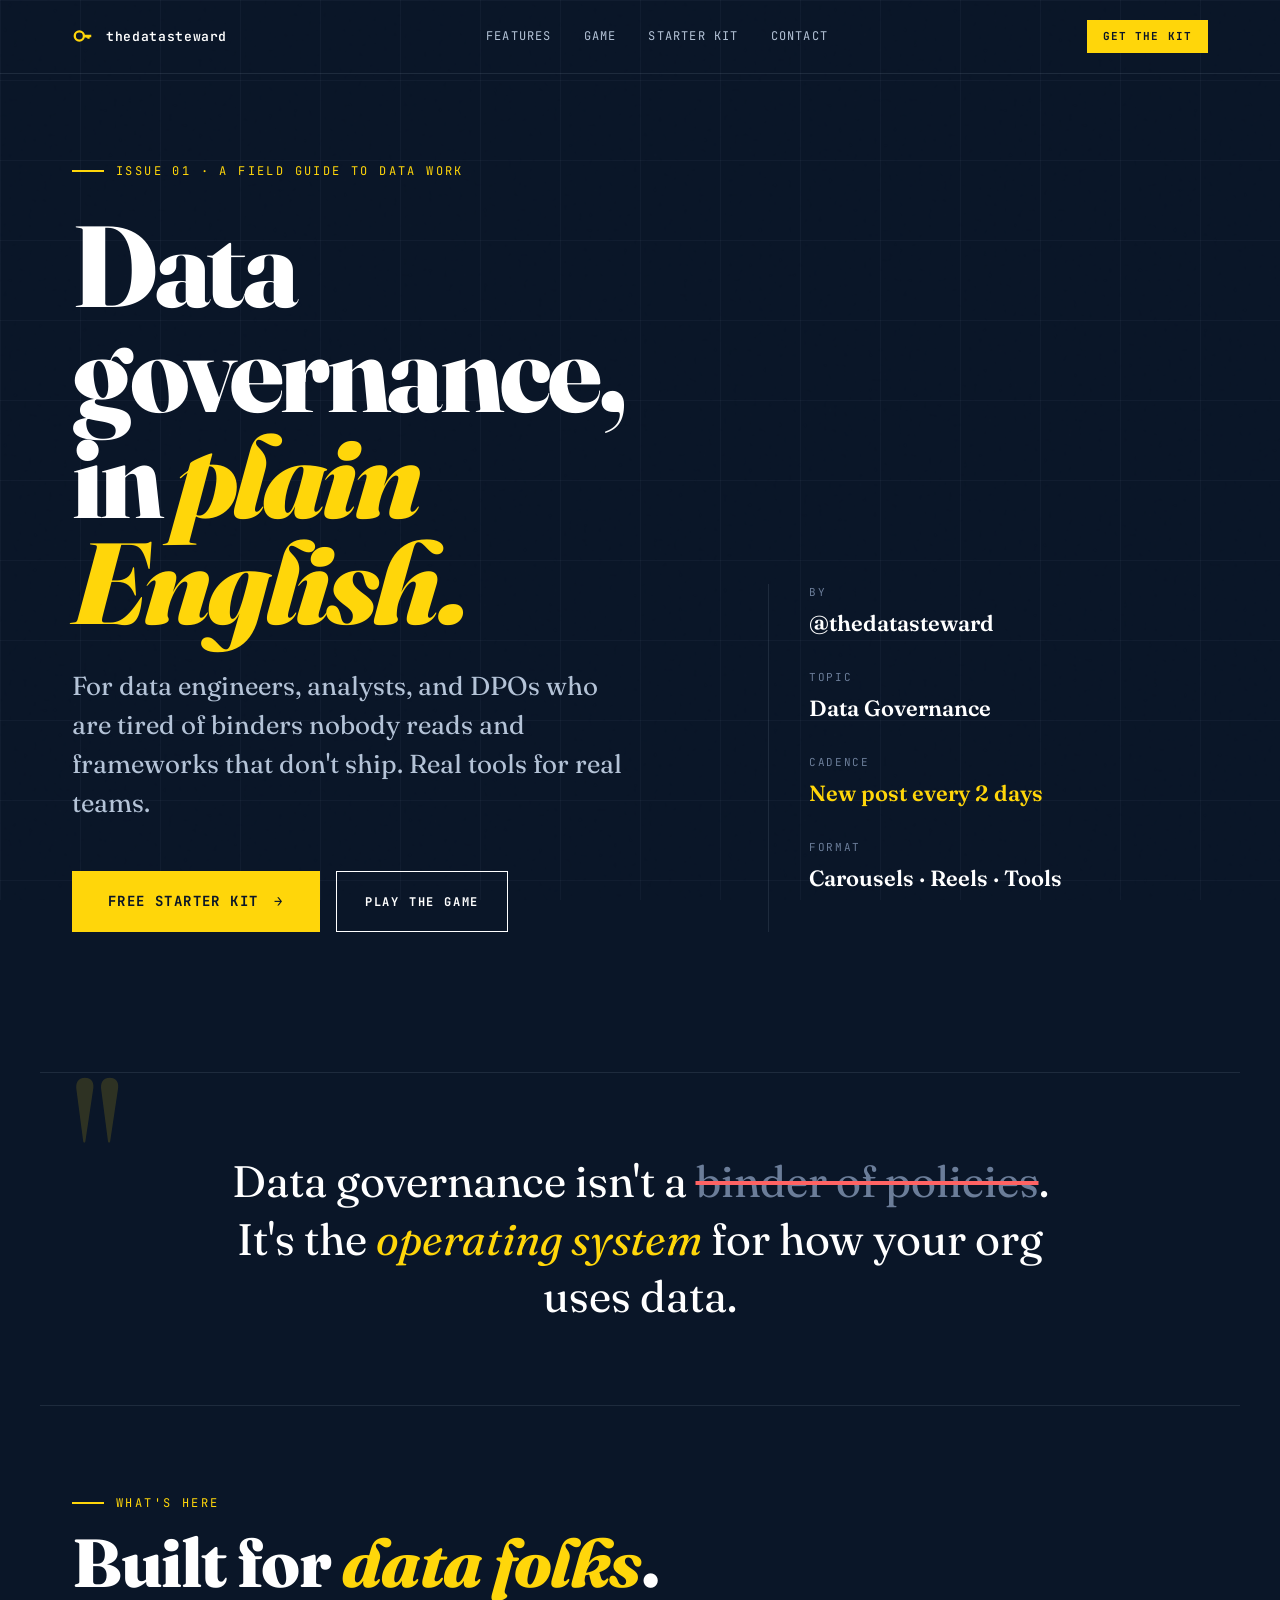
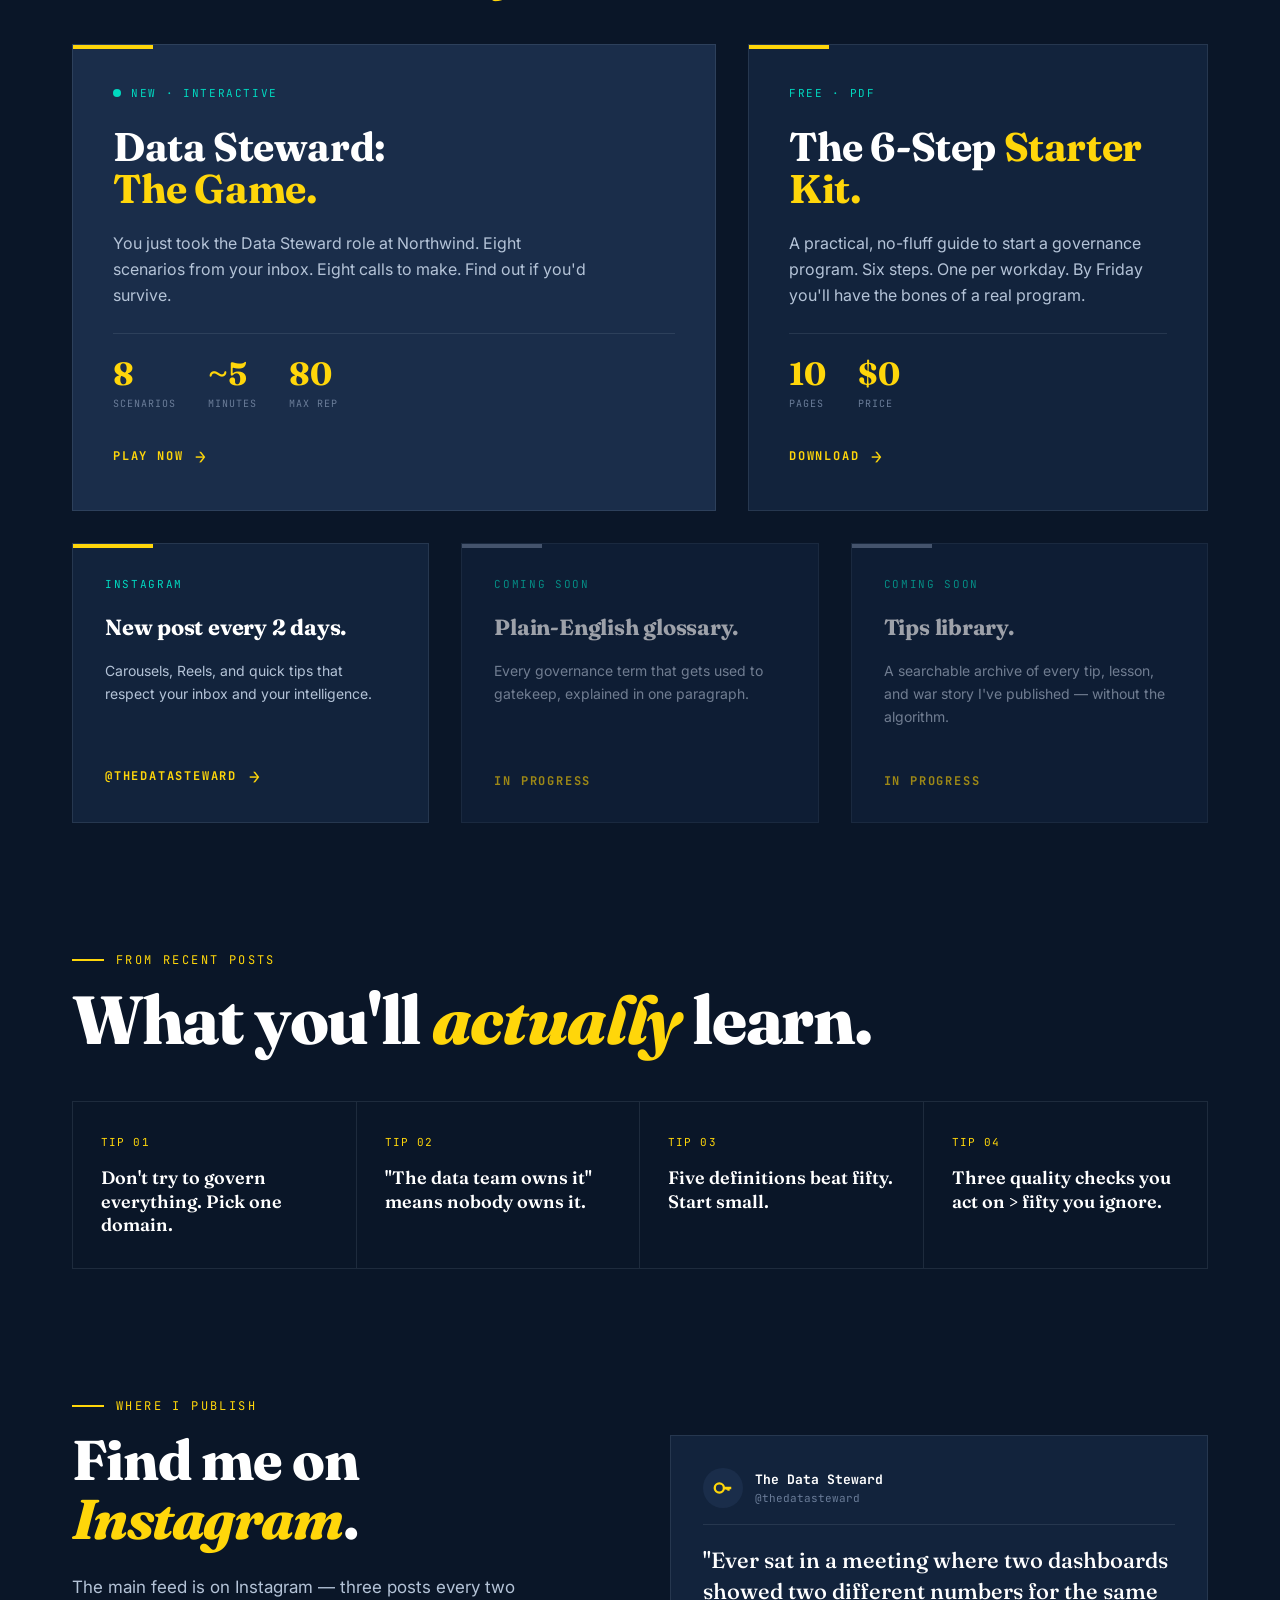
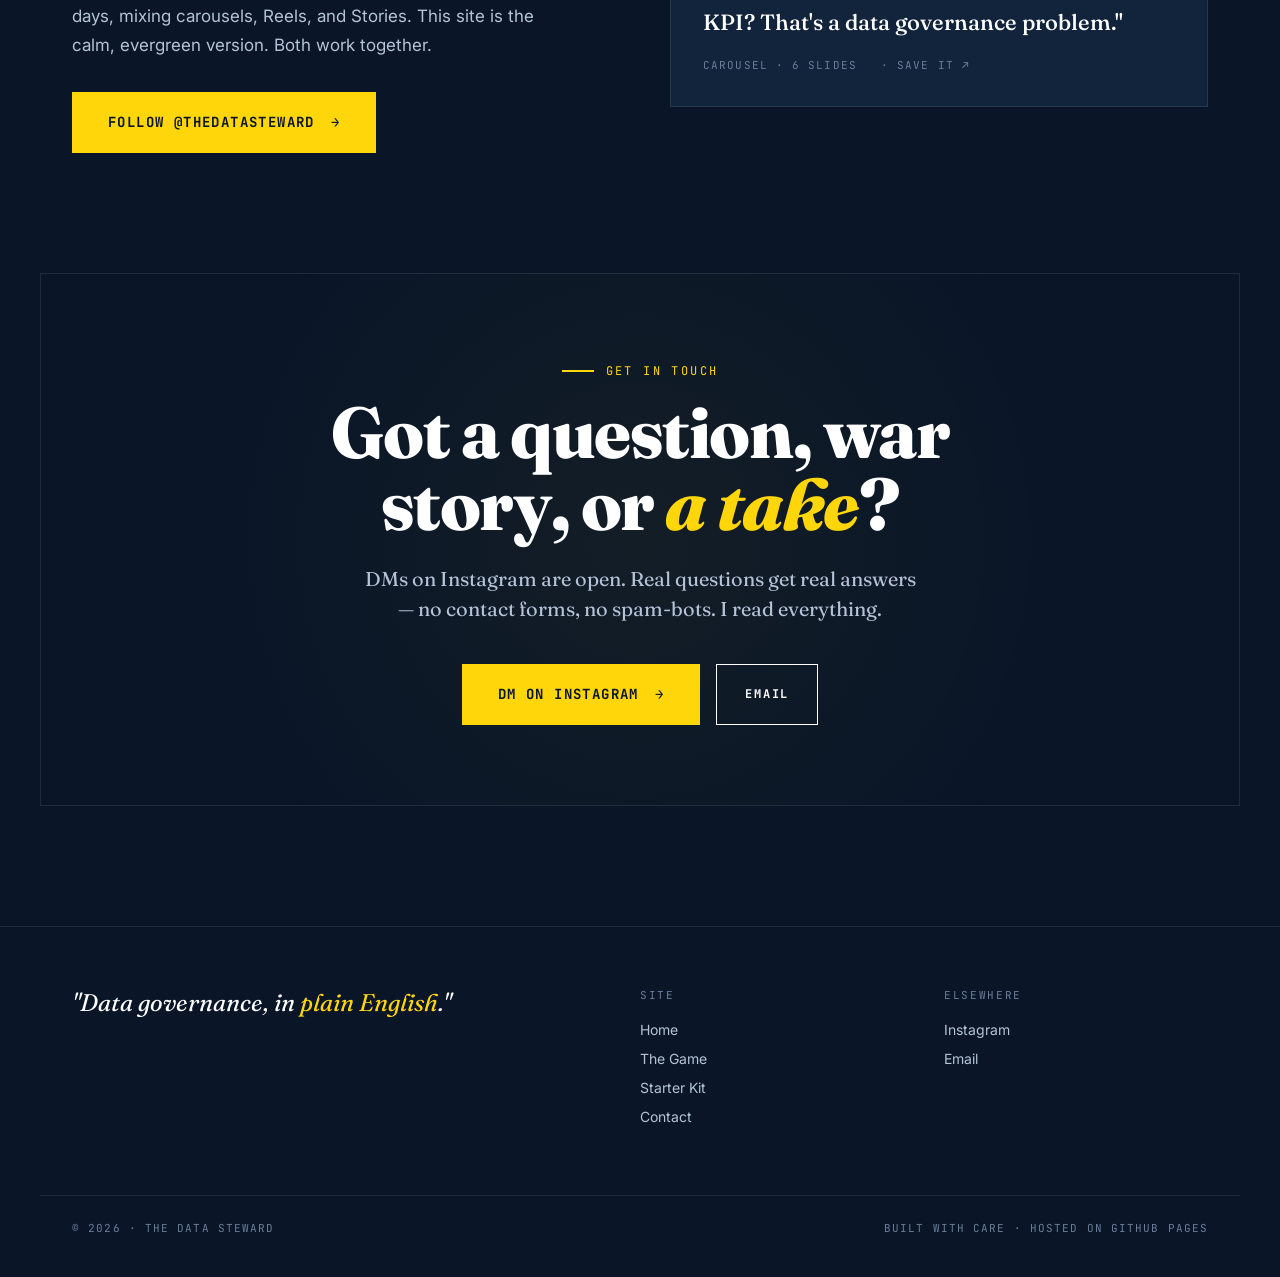
==== index.html @ 8bf75428 "Initial site" ====
<!DOCTYPE html>
<html lang="en">
<head>
<meta charset="UTF-8">
<meta name="viewport" content="width=device-width, initial-scale=1.0">
<title>The Data Steward — Data governance, in plain English.</title>
<meta name="description" content="Data governance, in plain English. Free starter kit, an interactive game, and clear-headed tips for data professionals.">
<meta property="og:title" content="The Data Steward">
<meta property="og:description" content="Data governance, in plain English.">
<meta property="og:type" content="website">
<link rel="preconnect" href="https://fonts.googleapis.com">
<link rel="preconnect" href="https://fonts.gstatic.com" crossorigin>
<link href="https://fonts.googleapis.com/css2?family=JetBrains+Mono:wght@400;500;700&family=Fraunces:opsz,wght@9..144,400;9..144,600;9..144,800;9..144,900&family=Inter:wght@400;500;600&display=swap" rel="stylesheet">
<link rel="stylesheet" href="assets/styles.css">
<style>
  /* =============================================================
     HERO
     ============================================================= */
  .hero {
    max-width: var(--content-max);
    margin: 0 auto;
    padding: 80px 32px 60px;
    position: relative;
  }

  .hero-grid {
    display: grid;
    grid-template-columns: 1.4fr 1fr;
    gap: 80px;
    align-items: end;
  }

  .hero-title {
    font-family: var(--font-display);
    font-weight: 800;
    font-size: clamp(56px, 9vw, 120px);
    line-height: 0.92;
    letter-spacing: -0.03em;
    margin: 32px 0 32px;
  }
  .hero-title .stress {
    color: var(--yellow);
    font-style: italic;
    font-weight: 900;
  }
  .hero-title .line {
    display: block;
  }

  .hero-lede {
    font-family: var(--font-display);
    font-size: clamp(20px, 2.3vw, 26px);
    font-weight: 400;
    line-height: 1.5;
    color: var(--text-muted);
    max-width: 560px;
    margin-bottom: 48px;
  }

  .hero-actions {
    display: flex;
    flex-wrap: wrap;
    gap: 16px;
  }

  .hero-meta {
    border-left: 1px solid var(--line);
    padding-left: 40px;
    padding-bottom: 8px;
  }

  .hero-meta-row {
    margin-bottom: 32px;
  }
  .hero-meta-label {
    font-family: var(--font-mono);
    font-size: 11px;
    letter-spacing: 0.15em;
    text-transform: uppercase;
    color: var(--text-dim);
    margin-bottom: 8px;
  }
  .hero-meta-value {
    font-family: var(--font-display);
    font-size: 22px;
    font-weight: 600;
    color: var(--text);
    line-height: 1.3;
  }
  .hero-meta-value.yellow { color: var(--yellow); }

  @media (max-width: 900px) {
    .hero-grid { grid-template-columns: 1fr; gap: 48px; }
    .hero-meta { border-left: none; border-top: 1px solid var(--line); padding-left: 0; padding-top: 32px; }
    .hero { padding: 60px 20px 40px; }
  }

  /* =============================================================
     MANIFESTO
     ============================================================= */
  .manifesto {
    max-width: var(--content-max);
    margin: 80px auto;
    padding: 80px 32px;
    border-top: 1px solid var(--line);
    border-bottom: 1px solid var(--line);
    position: relative;
  }
  .manifesto::before {
    content: '"';
    position: absolute;
    top: -10px;
    left: 32px;
    font-family: var(--font-display);
    font-size: 200px;
    color: var(--yellow);
    line-height: 1;
    opacity: 0.15;
  }

  .manifesto-text {
    font-family: var(--font-display);
    font-size: clamp(28px, 4vw, 44px);
    font-weight: 400;
    line-height: 1.3;
    color: var(--text);
    max-width: 900px;
    margin-left: auto;
    margin-right: auto;
    text-align: center;
  }
  .manifesto-text em {
    color: var(--yellow);
    font-style: italic;
  }
  .manifesto-text .strike {
    text-decoration: line-through;
    text-decoration-color: var(--red);
    text-decoration-thickness: 4px;
    color: var(--text-dim);
  }

  @media (max-width: 720px) {
    .manifesto { padding: 60px 20px; margin: 60px auto; }
  }

  /* =============================================================
     SECTIONS GRID
     ============================================================= */
  .sections {
    max-width: var(--content-max);
    margin: 0 auto;
    padding: 0 32px;
  }

  .section-header {
    margin-bottom: 48px;
  }
  .section-header h2 {
    font-family: var(--font-display);
    font-size: clamp(40px, 6vw, 68px);
    font-weight: 800;
    line-height: 1;
    letter-spacing: -0.02em;
    margin-top: 16px;
  }
  .section-header h2 .accent { color: var(--yellow); font-style: italic; }

  /* Featured cards - asymmetric grid */
  .features {
    display: grid;
    grid-template-columns: 1.4fr 1fr;
    gap: 32px;
    margin-bottom: 32px;
  }

  .feature-card {
    background: var(--bg-2);
    border: 1px solid var(--line);
    padding: 40px;
    position: relative;
    overflow: hidden;
    transition: all 0.3s;
    display: flex;
    flex-direction: column;
    min-height: 380px;
  }
  .feature-card::before {
    content: '';
    position: absolute;
    top: 0; left: 0;
    width: 80px; height: 4px;
    background: var(--yellow);
    transition: width 0.4s;
  }
  .feature-card:hover::before { width: 100%; }
  .feature-card:hover {
    transform: translate(-4px, -4px);
    box-shadow: 8px 8px 0 var(--line-strong);
    border-color: var(--yellow);
  }

  .feature-card.dark {
    background: var(--bg-3);
  }

  .feature-tag {
    font-family: var(--font-mono);
    font-size: 11px;
    letter-spacing: 0.15em;
    text-transform: uppercase;
    color: var(--teal);
    margin-bottom: 24px;
    display: inline-flex;
    align-items: center;
    gap: 10px;
  }
  .feature-tag .dot {
    width: 8px; height: 8px;
    background: var(--teal);
    border-radius: 50%;
    animation: pulse 2s infinite;
  }
  @keyframes pulse {
    0%, 100% { opacity: 1; }
    50% { opacity: 0.3; }
  }

  .feature-title {
    font-family: var(--font-display);
    font-size: clamp(28px, 3.5vw, 40px);
    font-weight: 700;
    line-height: 1.05;
    margin-bottom: 20px;
    letter-spacing: -0.01em;
  }
  .feature-title .yellow { color: var(--yellow); }

  .feature-body {
    font-family: var(--font-body);
    font-size: 16px;
    color: var(--text-muted);
    line-height: 1.65;
    margin-bottom: auto;
    max-width: 480px;
  }

  .feature-cta {
    margin-top: 32px;
    display: inline-flex;
    align-items: center;
    gap: 12px;
    font-family: var(--font-mono);
    font-size: 12px;
    font-weight: 700;
    letter-spacing: 0.15em;
    text-transform: uppercase;
    color: var(--yellow);
    transition: gap 0.2s;
  }
  .feature-card:hover .feature-cta { gap: 20px; }
  .feature-cta .arrow { font-size: 18px; }

  /* Stats inside cards */
  .feature-stats {
    display: flex;
    gap: 32px;
    margin-top: 24px;
    padding-top: 24px;
    border-top: 1px solid var(--line);
  }
  .feature-stat .num {
    font-family: var(--font-display);
    font-size: 32px;
    font-weight: 700;
    color: var(--yellow);
    line-height: 1;
  }
  .feature-stat .label {
    font-family: var(--font-mono);
    font-size: 10px;
    letter-spacing: 0.1em;
    text-transform: uppercase;
    color: var(--text-dim);
    margin-top: 6px;
  }

  /* Three-column secondary grid */
  .features-secondary {
    display: grid;
    grid-template-columns: repeat(3, 1fr);
    gap: 32px;
    margin-top: 32px;
  }

  .feature-card.small {
    min-height: 280px;
    padding: 32px;
  }
  .feature-card.small .feature-title { font-size: 22px; }
  .feature-card.small .feature-body { font-size: 14px; }

  .feature-card.coming-soon {
    opacity: 0.6;
    pointer-events: none;
  }
  .feature-card.coming-soon::before { background: var(--text-dim); }

  @media (max-width: 900px) {
    .features { grid-template-columns: 1fr; }
    .features-secondary { grid-template-columns: 1fr; }
    .sections { padding: 0 20px; }
    .feature-card { min-height: auto; padding: 32px; }
  }

  /* =============================================================
     LATEST / INSTAGRAM TEASER
     ============================================================= */
  .latest {
    max-width: var(--content-max);
    margin: 120px auto 0;
    padding: 0 32px;
  }

  .latest-grid {
    display: grid;
    grid-template-columns: 1fr 1fr;
    gap: 60px;
    align-items: center;
  }

  .latest-text h2 {
    font-family: var(--font-display);
    font-size: clamp(36px, 5vw, 56px);
    font-weight: 800;
    line-height: 1.05;
    letter-spacing: -0.02em;
    margin: 16px 0 24px;
  }
  .latest-text h2 .accent { color: var(--yellow); font-style: italic; }

  .latest-text p {
    font-family: var(--font-body);
    font-size: 17px;
    color: var(--text-muted);
    line-height: 1.7;
    margin-bottom: 32px;
    max-width: 480px;
  }

  .latest-mockup {
    background: var(--bg-2);
    border: 1px solid var(--line);
    padding: 32px;
    position: relative;
  }

  .latest-mockup-header {
    display: flex;
    align-items: center;
    gap: 12px;
    padding-bottom: 16px;
    border-bottom: 1px solid var(--line);
    margin-bottom: 20px;
  }
  .latest-mockup-avatar {
    width: 40px; height: 40px;
    background: var(--bg-3);
    border-radius: 50%;
    display: flex;
    align-items: center;
    justify-content: center;
  }
  .latest-mockup-name {
    font-family: var(--font-mono);
    font-size: 13px;
    font-weight: 700;
    color: var(--text);
  }
  .latest-mockup-handle {
    font-family: var(--font-mono);
    font-size: 11px;
    color: var(--text-dim);
  }

  .latest-mockup-text {
    font-family: var(--font-display);
    font-size: 22px;
    font-weight: 500;
    color: var(--text);
    line-height: 1.4;
    margin-bottom: 20px;
  }

  .latest-mockup-meta {
    display: flex;
    gap: 24px;
    font-family: var(--font-mono);
    font-size: 11px;
    color: var(--text-dim);
    letter-spacing: 0.1em;
    text-transform: uppercase;
  }

  @media (max-width: 900px) {
    .latest-grid { grid-template-columns: 1fr; }
    .latest { padding: 0 20px; margin-top: 80px; }
  }

  /* =============================================================
     CONTACT / CTA
     ============================================================= */
  .contact {
    max-width: var(--content-max);
    margin: 120px auto 0;
    padding: 80px 32px;
    border: 1px solid var(--line);
    text-align: center;
    background:
      radial-gradient(circle at center, rgba(255, 214, 10, 0.04), transparent 70%);
  }

  .contact h2 {
    font-family: var(--font-display);
    font-size: clamp(40px, 6vw, 72px);
    font-weight: 800;
    line-height: 1;
    letter-spacing: -0.02em;
    margin: 16px 0 24px;
    max-width: 800px;
    margin-left: auto;
    margin-right: auto;
  }
  .contact h2 .accent { color: var(--yellow); font-style: italic; }

  .contact p {
    font-family: var(--font-display);
    font-size: 20px;
    color: var(--text-muted);
    line-height: 1.5;
    max-width: 560px;
    margin: 0 auto 40px;
  }

  .contact-actions {
    display: flex;
    justify-content: center;
    gap: 16px;
    flex-wrap: wrap;
  }

  @media (max-width: 720px) {
    .contact { padding: 60px 20px; margin: 80px 20px 0; }
  }

  /* =============================================================
     TIPS PREVIEW (coming soon teaser)
     ============================================================= */
  .tips-strip {
    max-width: var(--content-max);
    margin: 120px auto 0;
    padding: 0 32px;
  }

  .tips-list {
    display: grid;
    grid-template-columns: repeat(4, 1fr);
    gap: 0;
    border: 1px solid var(--line);
  }

  .tip {
    padding: 32px 28px;
    border-right: 1px solid var(--line);
    transition: background 0.2s;
    position: relative;
  }
  .tip:last-child { border-right: none; }
  .tip:hover { background: var(--bg-2); }

  .tip-num {
    font-family: var(--font-mono);
    font-size: 11px;
    color: var(--yellow);
    letter-spacing: 0.1em;
    margin-bottom: 16px;
  }

  .tip-text {
    font-family: var(--font-display);
    font-size: 18px;
    font-weight: 600;
    line-height: 1.3;
    color: var(--text);
  }

  @media (max-width: 900px) {
    .tips-list { grid-template-columns: 1fr 1fr; }
    .tip:nth-child(2n) { border-right: none; }
    .tip:nth-child(-n+2) { border-bottom: 1px solid var(--line); }
  }
  @media (max-width: 540px) {
    .tips-list { grid-template-columns: 1fr; }
    .tip { border-right: none; border-bottom: 1px solid var(--line); }
    .tip:last-child { border-bottom: none; }
  }
</style>
</head>
<body>

<!-- HEADER -->
<header class="site-header">
  <div class="site-header-inner">
    <a href="index.html" class="site-brand">
      <svg class="site-key" viewBox="0 0 24 24">
        <circle cx="8" cy="12" r="5" fill="none" stroke="#ffd60a" stroke-width="2.5"/>
        <path d="M13 12h8m-3 0v3m-2-3v2" stroke="#ffd60a" stroke-width="2.5" fill="none"/>
      </svg>
      <span>thedatasteward</span>
    </a>
    <nav class="site-nav">
      <a href="#features">Features</a>
      <a href="game/index.html">Game</a>
      <a href="starter-kit/index.html">Starter Kit</a>
      <a href="#contact">Contact</a>
    </nav>
    <a href="starter-kit/index.html" class="site-cta">Get the Kit</a>
  </div>
</header>

<main>

  <!-- HERO -->
  <section class="hero">
    <div class="hero-grid">
      <div>
        <div class="eyebrow reveal reveal-1">Issue 01 · A field guide to data work</div>
        <h1 class="hero-title">
          <span class="line reveal reveal-2">Data governance,</span>
          <span class="line reveal reveal-3">in <span class="stress">plain English.</span></span>
        </h1>
        <p class="hero-lede reveal reveal-4">
          For data engineers, analysts, and DPOs who are tired of binders nobody reads and frameworks that don't ship. Real tools for real teams.
        </p>
        <div class="hero-actions reveal reveal-5">
          <a href="starter-kit/index.html" class="button-primary">
            <span>Free Starter Kit</span>
            <span>→</span>
          </a>
          <a href="game/index.html" class="button-secondary">
            <span>Play the Game</span>
          </a>
        </div>
      </div>

      <div class="hero-meta reveal reveal-6">
        <div class="hero-meta-row">
          <div class="hero-meta-label">By</div>
          <div class="hero-meta-value">@thedatasteward</div>
        </div>
        <div class="hero-meta-row">
          <div class="hero-meta-label">Topic</div>
          <div class="hero-meta-value">Data Governance</div>
        </div>
        <div class="hero-meta-row">
          <div class="hero-meta-label">Cadence</div>
          <div class="hero-meta-value yellow">New post every 2 days</div>
        </div>
        <div class="hero-meta-row">
          <div class="hero-meta-label">Format</div>
          <div class="hero-meta-value">Carousels · Reels · Tools</div>
        </div>
      </div>
    </div>
  </section>

  <!-- MANIFESTO -->
  <section class="manifesto">
    <p class="manifesto-text">
      Data governance isn't a <span class="strike">binder of policies</span>.<br>
      It's the <em>operating system</em> for how your org uses data.
    </p>
  </section>

  <!-- FEATURED SECTIONS -->
  <section class="sections" id="features">
    <div class="section-header">
      <div class="eyebrow">What's here</div>
      <h2>Built for <span class="accent">data folks</span>.</h2>
    </div>

    <!-- Top featured: 2 cards -->
    <div class="features">
      <!-- Big card: The Game -->
      <a href="game/index.html" class="feature-card dark">
        <div class="feature-tag">
          <span class="dot"></span>
          New · Interactive
        </div>
        <h3 class="feature-title">
          Data Steward:<br>
          <span class="yellow">The Game.</span>
        </h3>
        <p class="feature-body">
          You just took the Data Steward role at Northwind. Eight scenarios from your inbox. Eight calls to make. Find out if you'd survive.
        </p>
        <div class="feature-stats">
          <div class="feature-stat">
            <div class="num">8</div>
            <div class="label">Scenarios</div>
          </div>
          <div class="feature-stat">
            <div class="num">~5</div>
            <div class="label">Minutes</div>
          </div>
          <div class="feature-stat">
            <div class="num">80</div>
            <div class="label">Max REP</div>
          </div>
        </div>
        <span class="feature-cta">
          Play now <span class="arrow">→</span>
        </span>
      </a>

      <!-- Starter Kit card -->
      <a href="starter-kit/index.html" class="feature-card">
        <div class="feature-tag">Free · PDF</div>
        <h3 class="feature-title">The 6-Step <span class="yellow">Starter Kit.</span></h3>
        <p class="feature-body">
          A practical, no-fluff guide to start a governance program. Six steps. One per workday. By Friday you'll have the bones of a real program.
        </p>
        <div class="feature-stats">
          <div class="feature-stat">
            <div class="num">10</div>
            <div class="label">Pages</div>
          </div>
          <div class="feature-stat">
            <div class="num">$0</div>
            <div class="label">Price</div>
          </div>
        </div>
        <span class="feature-cta">
          Download <span class="arrow">→</span>
        </span>
      </a>
    </div>

    <!-- Secondary: 3 small cards -->
    <div class="features-secondary">
      <a href="https://instagram.com/thedatasteward" target="_blank" rel="noopener" class="feature-card small">
        <div class="feature-tag">Instagram</div>
        <h3 class="feature-title">New post every 2 days.</h3>
        <p class="feature-body">
          Carousels, Reels, and quick tips that respect your inbox and your intelligence.
        </p>
        <span class="feature-cta">@thedatasteward <span class="arrow">→</span></span>
      </a>

      <div class="feature-card small coming-soon">
        <div class="feature-tag">Coming soon</div>
        <h3 class="feature-title">Plain-English glossary.</h3>
        <p class="feature-body">
          Every governance term that gets used to gatekeep, explained in one paragraph.
        </p>
        <span class="feature-cta">In progress</span>
      </div>

      <div class="feature-card small coming-soon">
        <div class="feature-tag">Coming soon</div>
        <h3 class="feature-title">Tips library.</h3>
        <p class="feature-body">
          A searchable archive of every tip, lesson, and war story I've published — without the algorithm.
        </p>
        <span class="feature-cta">In progress</span>
      </div>
    </div>
  </section>

  <!-- TIPS STRIP (teaser of what's coming) -->
  <section class="tips-strip">
    <div class="section-header">
      <div class="eyebrow">From recent posts</div>
      <h2>What you'll <span class="accent">actually</span> learn.</h2>
    </div>

    <div class="tips-list">
      <div class="tip">
        <div class="tip-num">TIP 01</div>
        <div class="tip-text">Don't try to govern everything. Pick one domain.</div>
      </div>
      <div class="tip">
        <div class="tip-num">TIP 02</div>
        <div class="tip-text">"The data team owns it" means nobody owns it.</div>
      </div>
      <div class="tip">
        <div class="tip-num">TIP 03</div>
        <div class="tip-text">Five definitions beat fifty. Start small.</div>
      </div>
      <div class="tip">
        <div class="tip-num">TIP 04</div>
        <div class="tip-text">Three quality checks you act on > fifty you ignore.</div>
      </div>
    </div>
  </section>

  <!-- LATEST FROM INSTAGRAM -->
  <section class="latest">
    <div class="latest-grid">
      <div class="latest-text">
        <div class="eyebrow">Where I publish</div>
        <h2>Find me on <span class="accent">Instagram</span>.</h2>
        <p>
          The main feed is on Instagram — three posts every two days, mixing carousels, Reels, and Stories. This site is the calm, evergreen version. Both work together.
        </p>
        <a href="https://instagram.com/thedatasteward" target="_blank" rel="noopener" class="button-primary">
          <span>Follow @thedatasteward</span>
          <span>→</span>
        </a>
      </div>

      <div class="latest-mockup">
        <div class="latest-mockup-header">
          <div class="latest-mockup-avatar">
            <svg width="22" height="22" viewBox="0 0 24 24">
              <circle cx="8" cy="12" r="5" fill="none" stroke="#ffd60a" stroke-width="2.5"/>
              <path d="M13 12h8m-3 0v3m-2-3v2" stroke="#ffd60a" stroke-width="2.5" fill="none"/>
            </svg>
          </div>
          <div>
            <div class="latest-mockup-name">The Data Steward</div>
            <div class="latest-mockup-handle">@thedatasteward</div>
          </div>
        </div>
        <div class="latest-mockup-text">
          "Ever sat in a meeting where two dashboards showed two different numbers for the same KPI? That's a data governance problem."
        </div>
        <div class="latest-mockup-meta">
          <span>Carousel · 6 slides</span>
          <span>· Save it ↗</span>
        </div>
      </div>
    </div>
  </section>

  <!-- CONTACT -->
  <section class="contact" id="contact">
    <div class="eyebrow">Get in touch</div>
    <h2>Got a question, war story, or <span class="accent">a take</span>?</h2>
    <p>
      DMs on Instagram are open. Real questions get real answers — no contact forms, no spam-bots. I read everything.
    </p>
    <div class="contact-actions">
      <a href="https://instagram.com/thedatasteward" target="_blank" rel="noopener" class="button-primary">
        <span>DM on Instagram</span>
        <span>→</span>
      </a>
      <a href="mailto:thedatasteward@gmail.com" class="button-secondary">
        <span>Email</span>
      </a>
    </div>
  </section>

</main>

<!-- FOOTER -->
<footer class="site-footer">
  <div class="site-footer-inner">
    <div>
      <p class="footer-tagline">"Data governance, in <em style="color:#ffd60a;">plain English</em>."</p>
    </div>
    <div>
      <div class="footer-block-title">Site</div>
      <a href="index.html" class="footer-link">Home</a>
      <a href="game/index.html" class="footer-link">The Game</a>
      <a href="starter-kit/index.html" class="footer-link">Starter Kit</a>
      <a href="#contact" class="footer-link">Contact</a>
    </div>
    <div>
      <div class="footer-block-title">Elsewhere</div>
      <a href="https://instagram.com/thedatasteward" target="_blank" rel="noopener" class="footer-link">Instagram</a>
      <a href="mailto:thedatasteward@gmail.com" class="footer-link">Email</a>
    </div>
  </div>
  <div class="site-footer-bottom">
    <span>© 2026 · The Data Steward</span>
    <span>Built with care · Hosted on GitHub Pages</span>
  </div>
</footer>

</body>
</html>
---- assets/styles.css ----
/* =============================================================
   The Data Steward — Design System
   Editorial brutalism. Generous space. One bold accent.
   ============================================================= */

:root {
  /* Colors */
  --bg: #0a1628;
  --bg-2: #12233c;
  --bg-3: #1a2d4a;
  --bg-light: #f5f5f0;
  --line: rgba(180, 195, 215, 0.12);
  --line-strong: rgba(255, 214, 10, 0.4);
  --text: #ffffff;
  --text-muted: #b4c3d7;
  --text-dim: #6b7d99;
  --yellow: #ffd60a;
  --yellow-dim: #c4a300;
  --teal: #00d9c0;
  --red: #ff6363;
  --green: #6edc8c;

  /* Typography */
  --font-display: 'Fraunces', Georgia, serif;
  --font-mono: 'JetBrains Mono', monospace;
  --font-body: 'Inter', system-ui, sans-serif;

  /* Spacing */
  --content-max: 1200px;
  --reading-max: 720px;
}

* { box-sizing: border-box; margin: 0; padding: 0; }

html { scroll-behavior: smooth; }

html, body {
  background: var(--bg);
  color: var(--text);
  font-family: var(--font-body);
  min-height: 100vh;
  overflow-x: hidden;
  line-height: 1.5;
}

/* Selection */
::selection {
  background: var(--yellow);
  color: var(--bg);
}

/* Subtle grid texture overlay */
body::before {
  content: '';
  position: fixed;
  inset: 0;
  background-image:
    linear-gradient(var(--line) 1px, transparent 1px),
    linear-gradient(90deg, var(--line) 1px, transparent 1px);
  background-size: 80px 80px;
  pointer-events: none;
  opacity: 0.4;
  z-index: 0;
}

/* Noise grain */
body::after {
  content: '';
  position: fixed;
  inset: 0;
  background-image: url("data:image/svg+xml,%3Csvg viewBox='0 0 200 200' xmlns='http://www.w3.org/2000/svg'%3E%3Cfilter id='n'%3E%3CfeTurbulence type='fractalNoise' baseFrequency='0.9'/%3E%3C/filter%3E%3Crect width='100%25' height='100%25' filter='url(%23n)' opacity='0.3'/%3E%3C/svg%3E");
  pointer-events: none;
  opacity: 0.03;
  z-index: 1;
}

main, .site-header, .site-footer {
  position: relative;
  z-index: 2;
}

a {
  color: inherit;
  text-decoration: none;
}

/* =============================================================
   HEADER
   ============================================================= */
.site-header {
  border-bottom: 1px solid var(--line);
  padding: 20px 0;
}

.site-header-inner {
  max-width: var(--content-max);
  margin: 0 auto;
  padding: 0 32px;
  display: flex;
  justify-content: space-between;
  align-items: center;
}

.site-brand {
  display: flex;
  align-items: center;
  gap: 12px;
  font-family: var(--font-mono);
  font-size: 13px;
  font-weight: 600;
  letter-spacing: 0.05em;
  color: var(--text);
}

.site-brand:hover { color: var(--yellow); }

.site-key {
  width: 22px;
  height: 22px;
  flex-shrink: 0;
}

.site-nav {
  display: flex;
  gap: 32px;
  font-family: var(--font-mono);
  font-size: 12px;
  letter-spacing: 0.1em;
  text-transform: uppercase;
  color: var(--text-muted);
}

.site-nav a { transition: color 0.2s; position: relative; }
.site-nav a:hover { color: var(--yellow); }
.site-nav a.active { color: var(--yellow); }
.site-nav a.active::after {
  content: '';
  position: absolute;
  left: 0; right: 0; bottom: -8px;
  height: 2px;
  background: var(--yellow);
}

.site-cta {
  background: var(--yellow);
  color: var(--bg);
  padding: 8px 16px;
  font-family: var(--font-mono);
  font-size: 11px;
  font-weight: 700;
  letter-spacing: 0.1em;
  text-transform: uppercase;
  border: none;
  cursor: pointer;
  transition: all 0.2s;
}
.site-cta:hover {
  background: var(--text);
  transform: translate(-2px, -2px);
  box-shadow: 4px 4px 0 var(--yellow);
}

@media (max-width: 720px) {
  .site-nav { display: none; }
  .site-header-inner { padding: 0 20px; }
}

/* =============================================================
   FOOTER
   ============================================================= */
.site-footer {
  border-top: 1px solid var(--line);
  margin-top: 120px;
  padding: 60px 0 40px;
}

.site-footer-inner {
  max-width: var(--content-max);
  margin: 0 auto;
  padding: 0 32px;
  display: grid;
  grid-template-columns: 2fr 1fr 1fr;
  gap: 40px;
  align-items: start;
}

.footer-block-title {
  font-family: var(--font-mono);
  font-size: 11px;
  letter-spacing: 0.15em;
  text-transform: uppercase;
  color: var(--text-dim);
  margin-bottom: 16px;
}

.footer-tagline {
  font-family: var(--font-display);
  font-style: italic;
  font-size: 24px;
  color: var(--text);
  line-height: 1.3;
  max-width: 400px;
}

.footer-link {
  display: block;
  font-family: var(--font-body);
  font-size: 14px;
  color: var(--text-muted);
  margin-bottom: 8px;
  transition: color 0.2s;
}
.footer-link:hover { color: var(--yellow); }

.site-footer-bottom {
  max-width: var(--content-max);
  margin: 60px auto 0;
  padding: 24px 32px 0;
  border-top: 1px solid var(--line);
  display: flex;
  justify-content: space-between;
  font-family: var(--font-mono);
  font-size: 11px;
  letter-spacing: 0.1em;
  text-transform: uppercase;
  color: var(--text-dim);
}

@media (max-width: 720px) {
  .site-footer-inner { grid-template-columns: 1fr; }
  .site-footer-bottom { flex-direction: column; gap: 12px; padding: 24px 20px 0; }
}

/* =============================================================
   SHARED UTILITY CLASSES
   ============================================================= */
.eyebrow {
  font-family: var(--font-mono);
  font-size: 12px;
  letter-spacing: 0.2em;
  text-transform: uppercase;
  color: var(--yellow);
  display: inline-flex;
  align-items: center;
  gap: 12px;
}
.eyebrow::before {
  content: '';
  width: 32px;
  height: 2px;
  background: var(--yellow);
}

.button-primary {
  display: inline-flex;
  align-items: center;
  gap: 16px;
  background: var(--yellow);
  color: var(--bg);
  border: none;
  padding: 20px 36px;
  font-family: var(--font-mono);
  font-size: 14px;
  font-weight: 700;
  letter-spacing: 0.1em;
  text-transform: uppercase;
  cursor: pointer;
  transition: all 0.2s;
  text-decoration: none;
}
.button-primary:hover {
  background: var(--text);
  transform: translate(-2px, -2px);
  box-shadow: 4px 4px 0 var(--yellow);
}
.button-primary:active { transform: translate(0); box-shadow: none; }

.button-secondary {
  display: inline-flex;
  align-items: center;
  gap: 12px;
  background: transparent;
  border: 1px solid var(--text);
  color: var(--text);
  padding: 18px 28px;
  font-family: var(--font-mono);
  font-size: 12px;
  font-weight: 700;
  letter-spacing: 0.15em;
  text-transform: uppercase;
  cursor: pointer;
  text-decoration: none;
  transition: all 0.2s;
}
.button-secondary:hover {
  background: var(--text);
  color: var(--bg);
}

/* =============================================================
   ANIMATIONS
   ============================================================= */
@keyframes fadeUp {
  from { opacity: 0; transform: translateY(24px); }
  to { opacity: 1; transform: translateY(0); }
}
@keyframes fadeIn {
  from { opacity: 0; }
  to { opacity: 1; }
}

.reveal {
  opacity: 0;
  animation: fadeUp 0.7s cubic-bezier(0.2, 0.7, 0.2, 1) forwards;
}
.reveal-1 { animation-delay: 0.05s; }
.reveal-2 { animation-delay: 0.15s; }
.reveal-3 { animation-delay: 0.25s; }
.reveal-4 { animation-delay: 0.35s; }
.reveal-5 { animation-delay: 0.45s; }
.reveal-6 { animation-delay: 0.55s; }
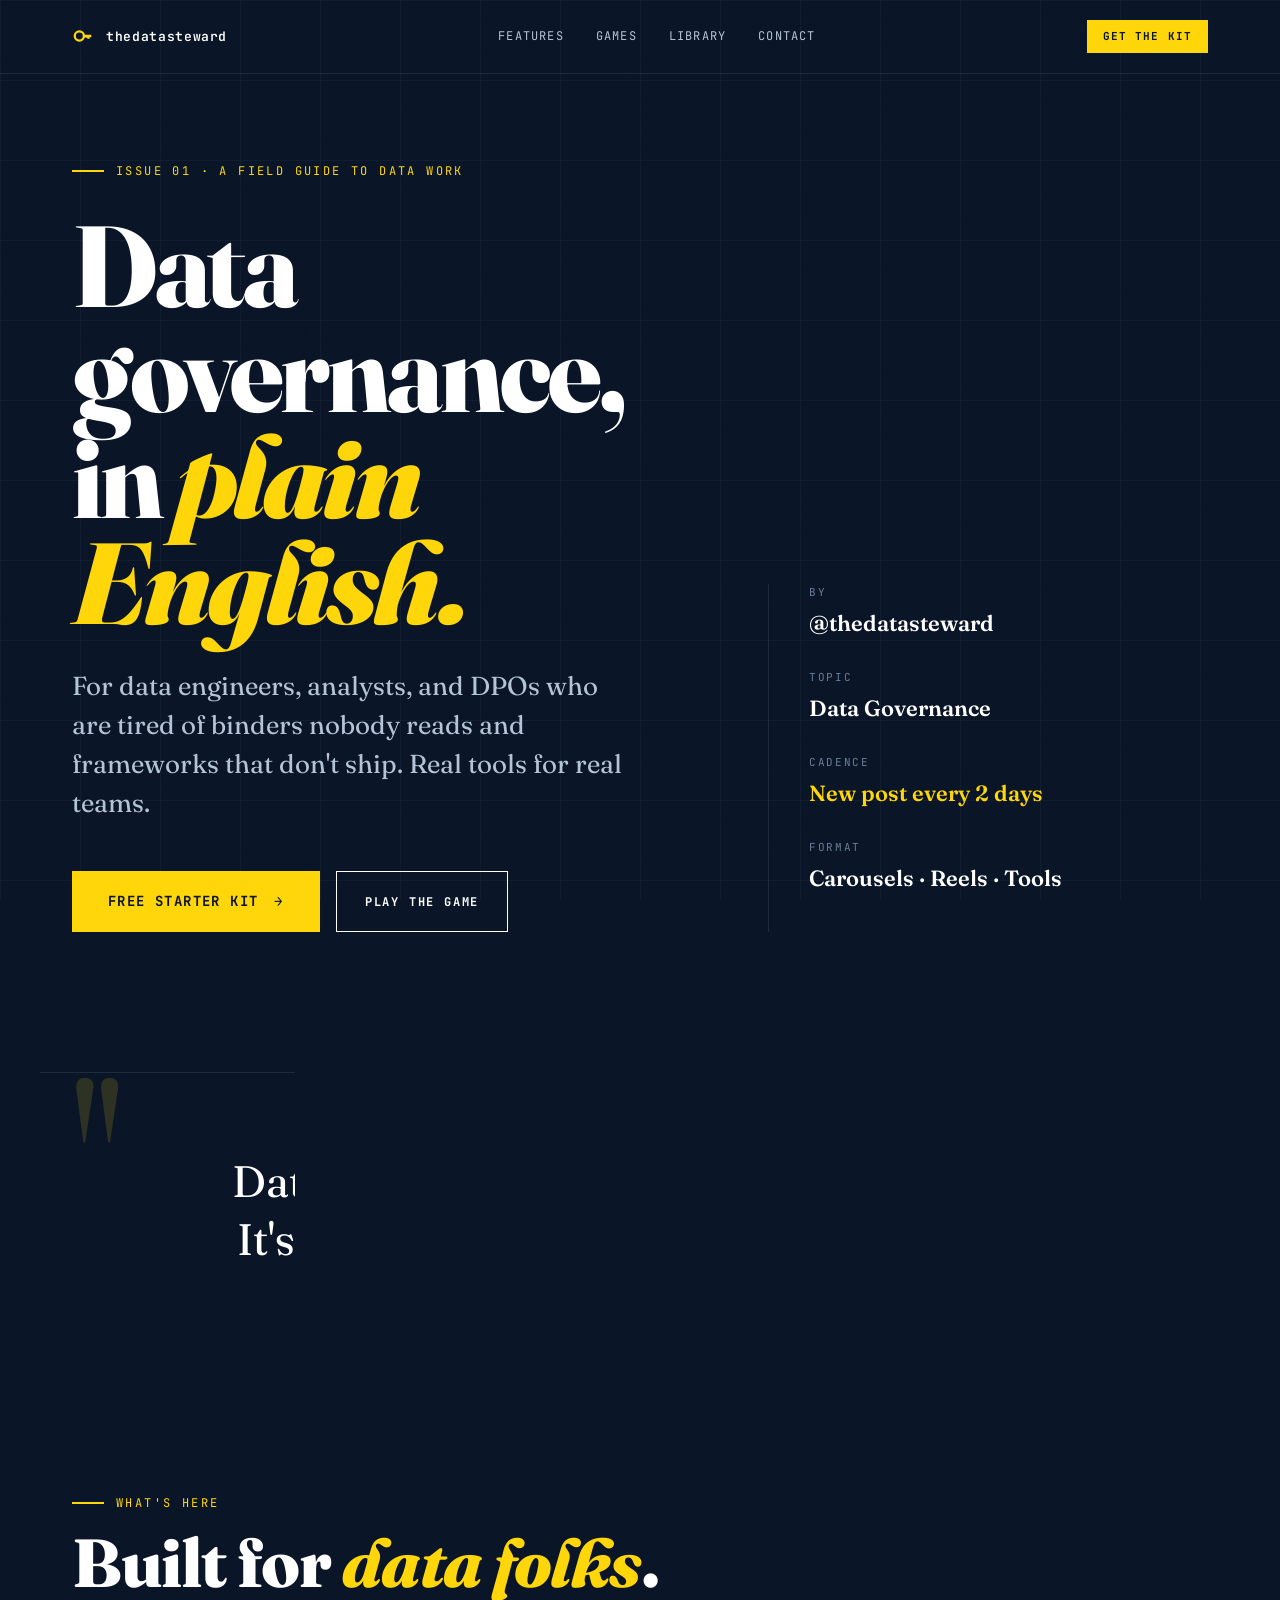
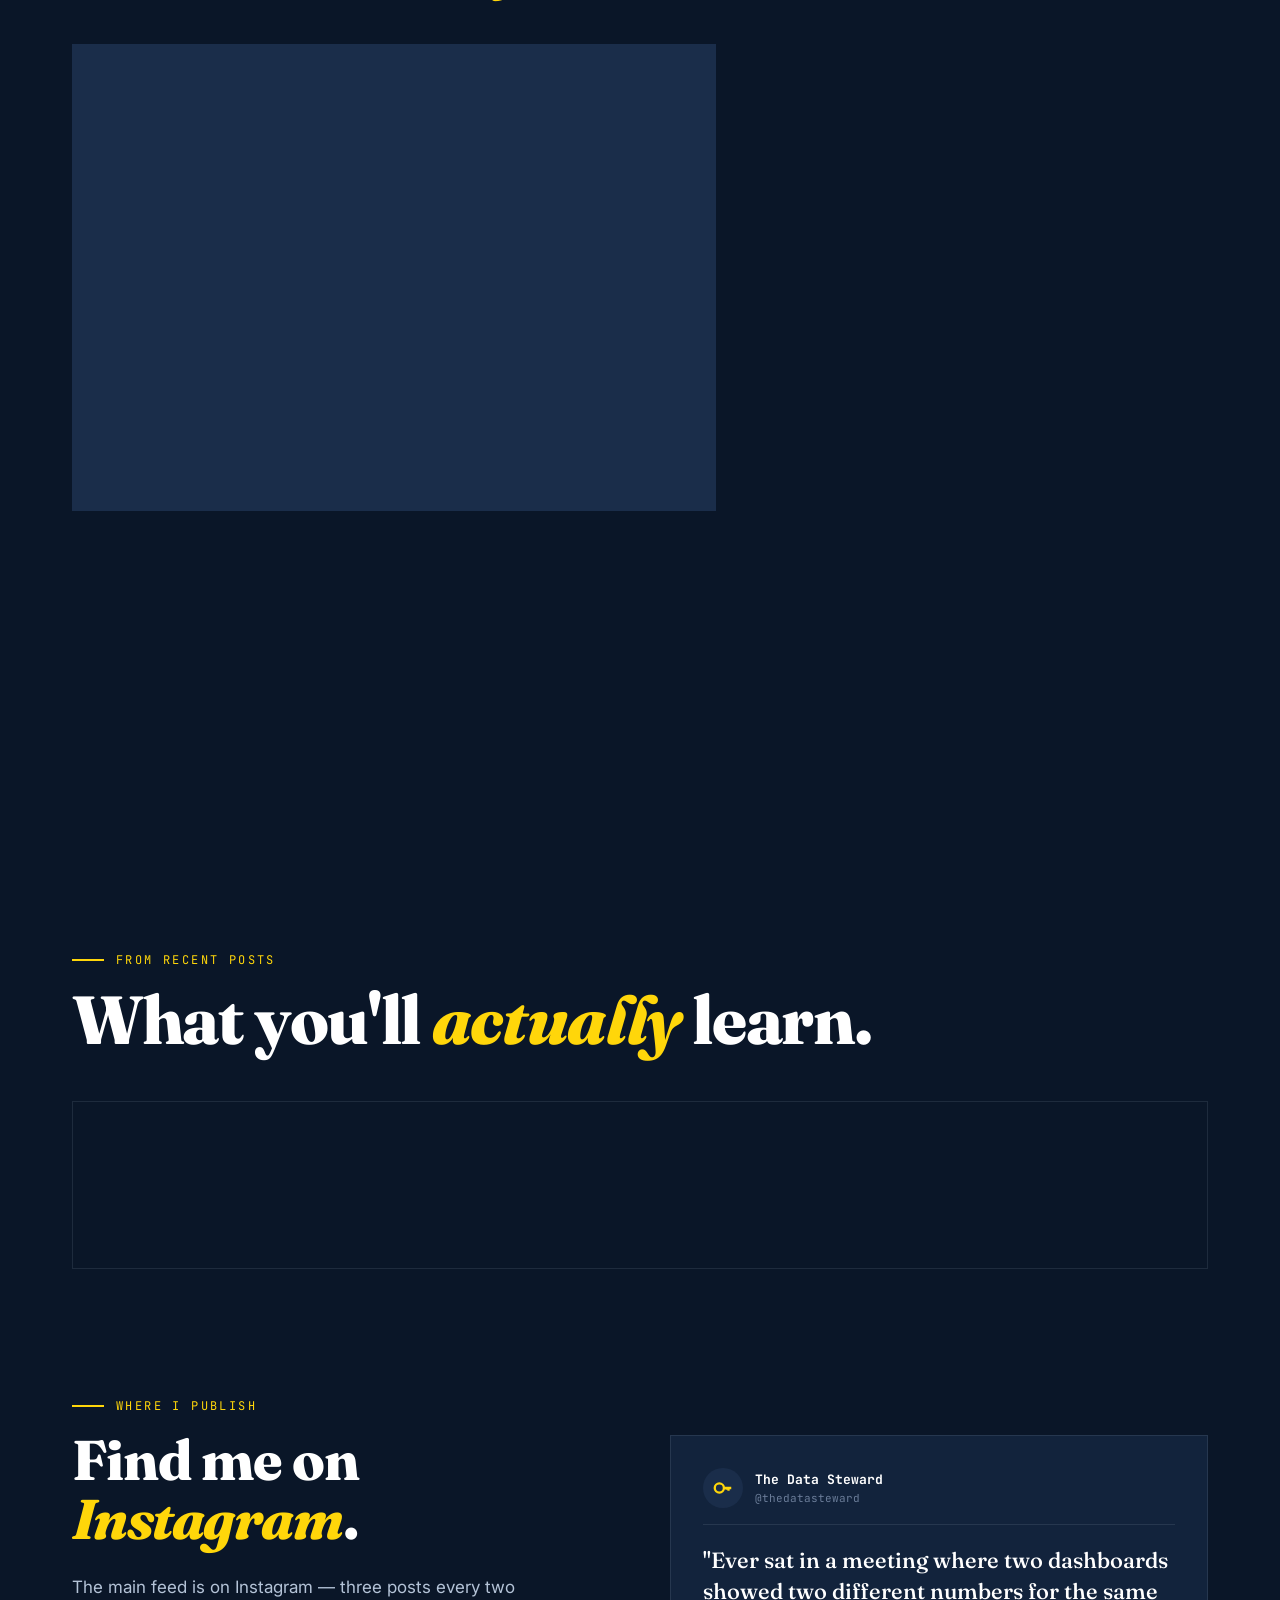
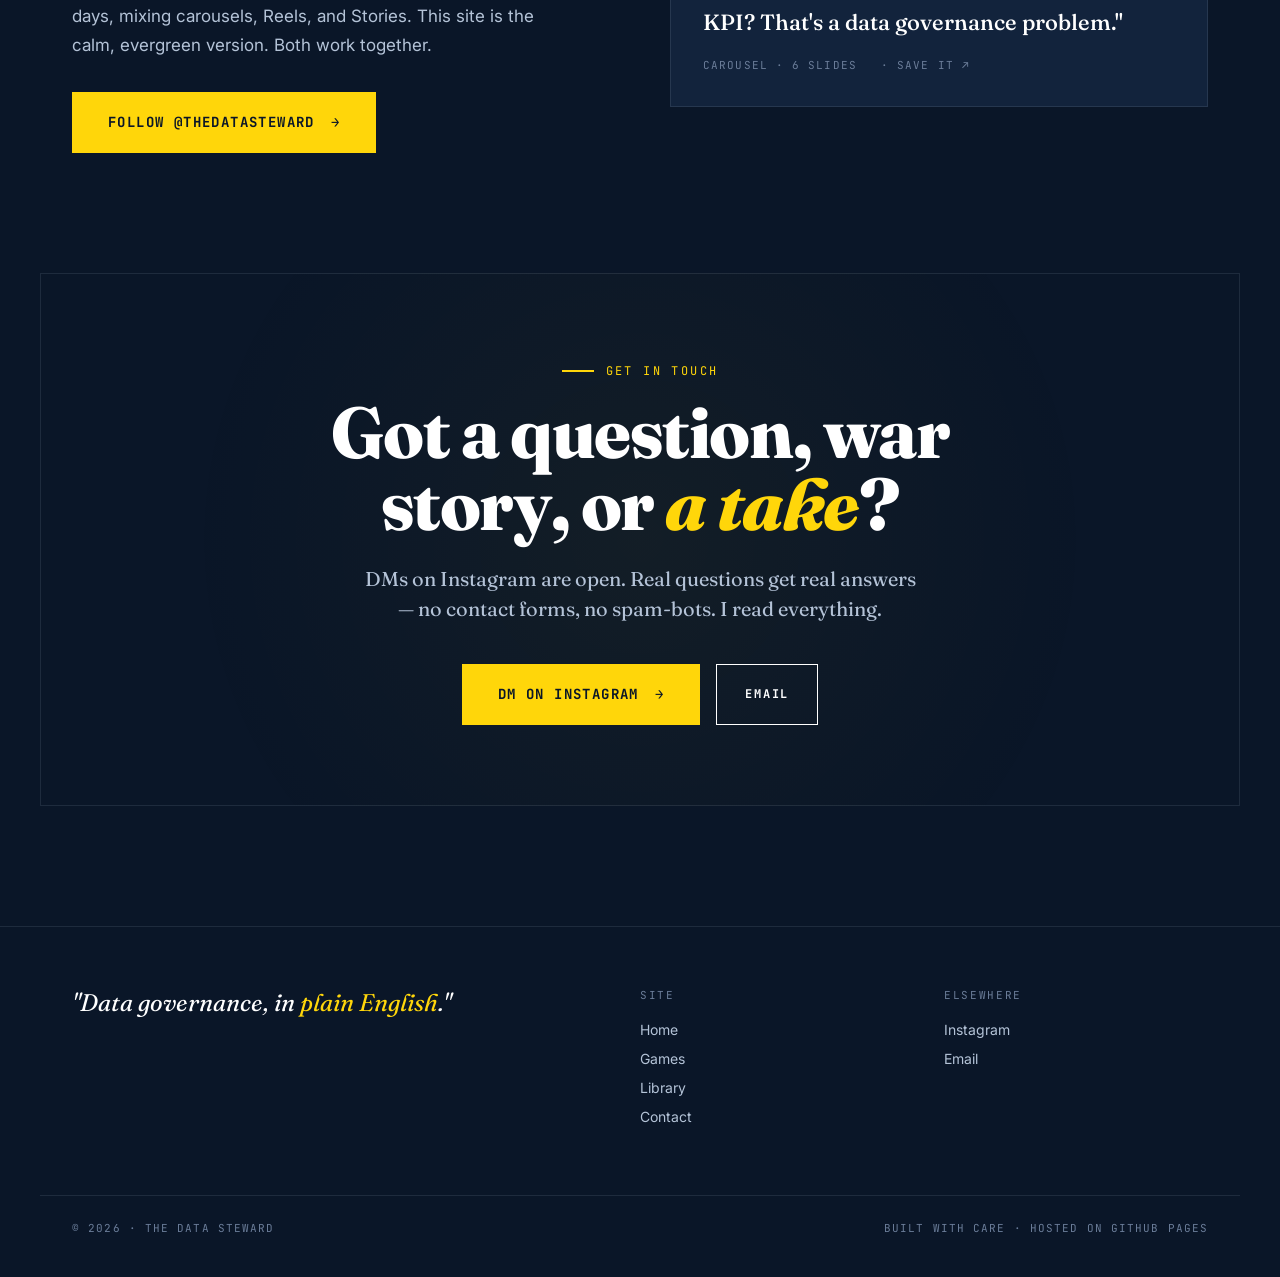
==== commit a326a323: "Update homepage + starter-kit nav for new games/library structure - Homepage nav: "Game" → "Games" (" ====
--- a/index.html
+++ b/index.html
@@ -520,11 +520,11 @@
     </a>
     <nav class="site-nav">
       <a href="#features">Features</a>
-      <a href="game/index.html">Game</a>
-      <a href="starter-kit/index.html">Starter Kit</a>
+      <a href="games/index.html">Games</a>
+      <a href="library/index.html">Library</a>
       <a href="#contact">Contact</a>
     </nav>
-    <a href="starter-kit/index.html" class="site-cta">Get the Kit</a>
+    <a href="library/starter-kit/index.html" class="site-cta">Get the Kit</a>
   </div>
 </header>
 
@@ -543,11 +543,11 @@
           For data engineers, analysts, and DPOs who are tired of binders nobody reads and frameworks that don't ship. Real tools for real teams.
         </p>
         <div class="hero-actions reveal reveal-5">
-          <a href="starter-kit/index.html" class="button-primary">
+          <a href="library/starter-kit/index.html" class="button-primary">
             <span>Free Starter Kit</span>
             <span>→</span>
           </a>
-          <a href="game/index.html" class="button-secondary">
+          <a href="games/index.html" class="button-secondary">
             <span>Play the Game</span>
           </a>
         </div>
@@ -591,31 +591,31 @@
 
     <!-- Top featured: 2 cards -->
     <div class="features">
-      <!-- Big card: The Game -->
-      <a href="game/index.html" class="feature-card dark">
+      <!-- Big card: The Games -->
+      <a href="games/index.html" class="feature-card dark">
         <div class="feature-tag">
           <span class="dot"></span>
           New · Interactive
         </div>
         <h3 class="feature-title">
           Data Steward:<br>
-          <span class="yellow">The Game.</span>
+          <span class="yellow">The Games.</span>
         </h3>
         <p class="feature-body">
-          You just took the Data Steward role at Northwind. Eight scenarios from your inbox. Eight calls to make. Find out if you'd survive.
+          Two browser games that put you in the steward's chair. <strong>The Quiz</strong> — eight inbox scenarios, one career on the line. <strong>Lineage Hunt</strong> — trace a GDPR deletion request before the clock runs out.
         </p>
         <div class="feature-stats">
           <div class="feature-stat">
-            <div class="num">8</div>
-            <div class="label">Scenarios</div>
+            <div class="num">2</div>
+            <div class="label">Games</div>
           </div>
           <div class="feature-stat">
-            <div class="num">~5</div>
+            <div class="num">~13</div>
             <div class="label">Minutes</div>
           </div>
           <div class="feature-stat">
-            <div class="num">80</div>
-            <div class="label">Max REP</div>
+            <div class="num">$0</div>
+            <div class="label">Price</div>
           </div>
         </div>
         <span class="feature-cta">
@@ -624,7 +624,7 @@
       </a>
 
       <!-- Starter Kit card -->
-      <a href="starter-kit/index.html" class="feature-card">
+      <a href="library/starter-kit/index.html" class="feature-card">
         <div class="feature-tag">Free · PDF</div>
         <h3 class="feature-title">The 6-Step <span class="yellow">Starter Kit.</span></h3>
         <p class="feature-body">
@@ -772,8 +772,8 @@
     <div>
       <div class="footer-block-title">Site</div>
       <a href="index.html" class="footer-link">Home</a>
-      <a href="game/index.html" class="footer-link">The Game</a>
-      <a href="starter-kit/index.html" class="footer-link">Starter Kit</a>
+      <a href="games/index.html" class="footer-link">Games</a>
+      <a href="library/index.html" class="footer-link">Library</a>
       <a href="#contact" class="footer-link">Contact</a>
     </div>
     <div>
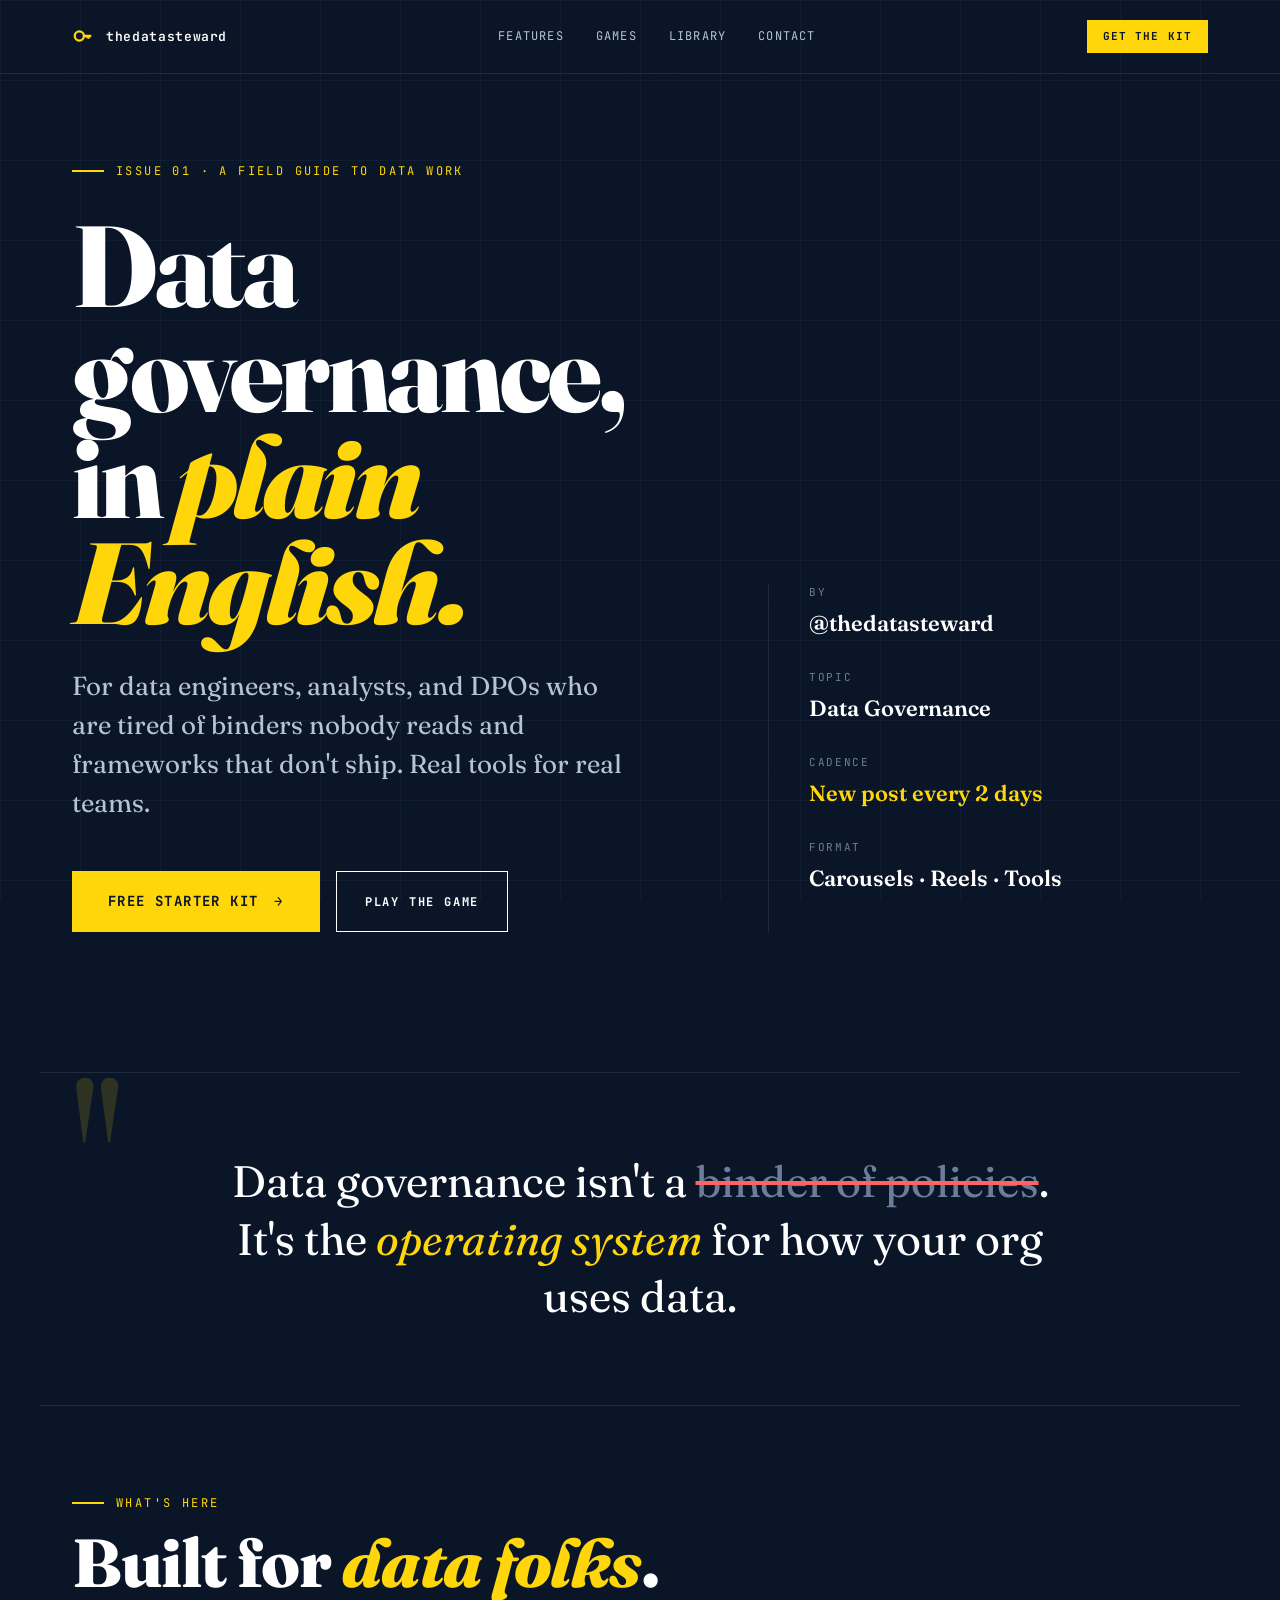
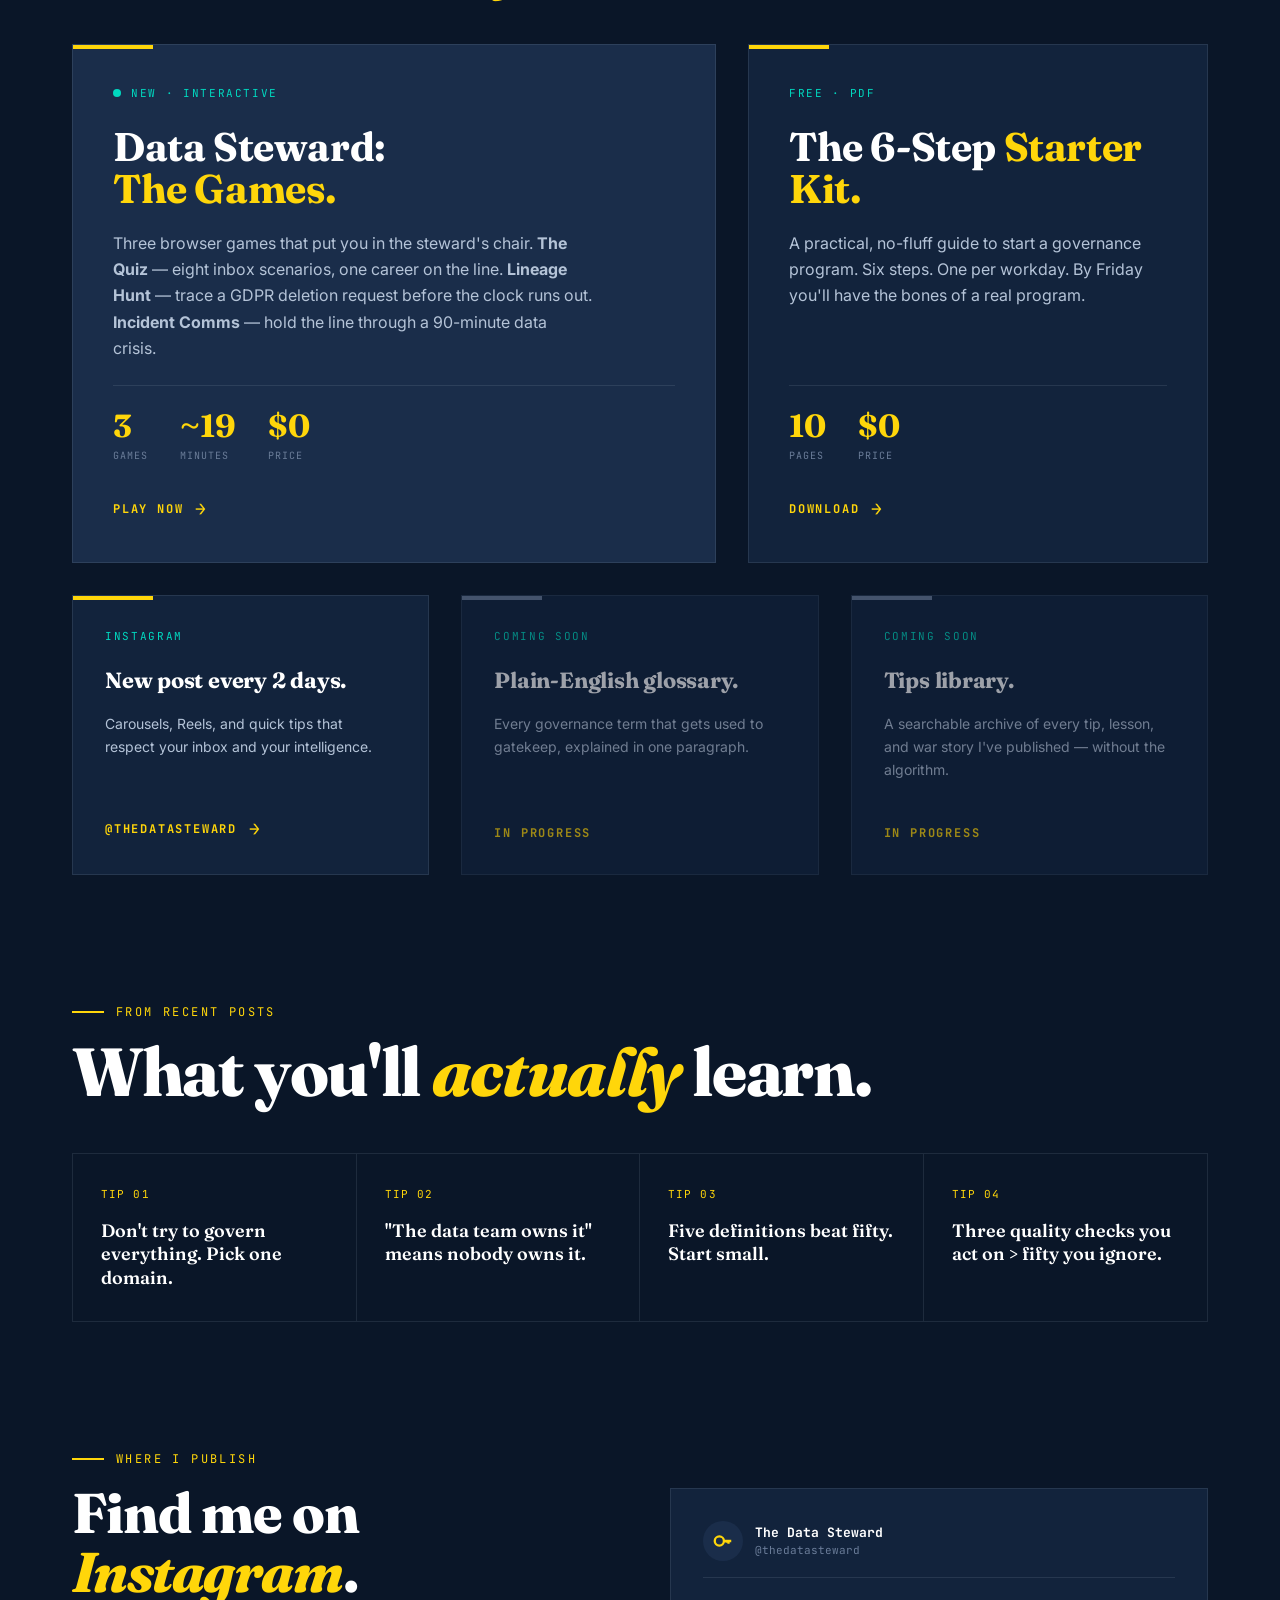
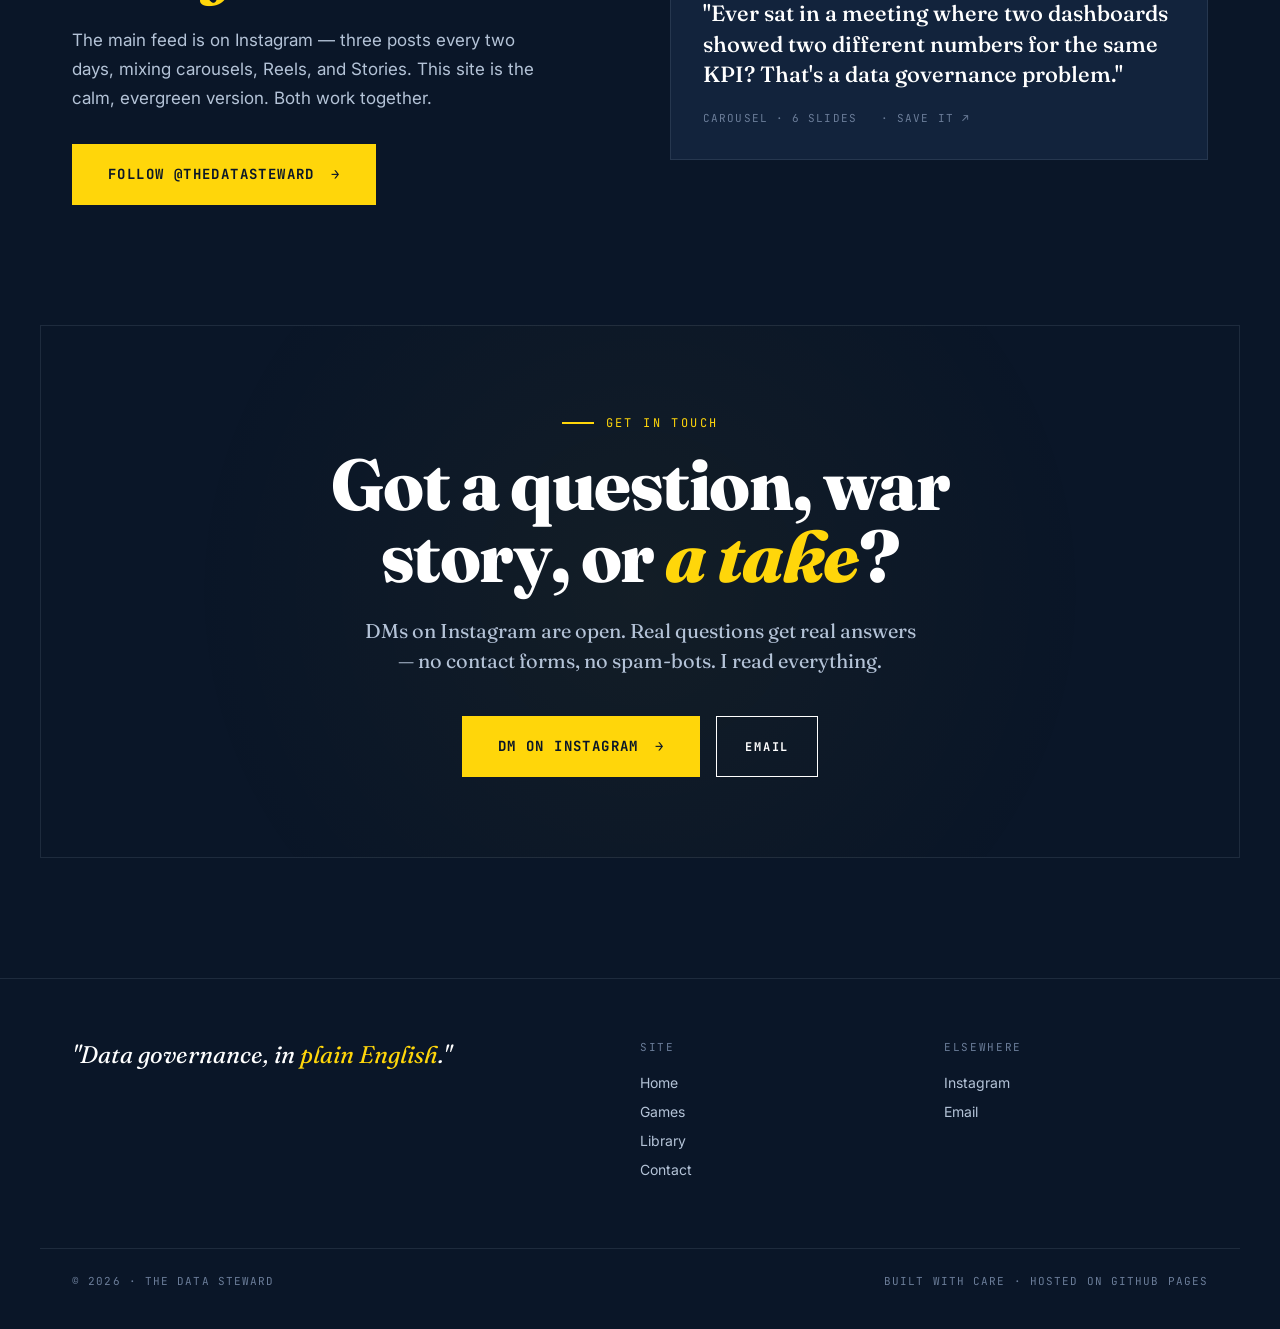
==== commit 35c8cb37: "Add Incident Comms Simulator game Third game in the hub: a 7-message crisis simulation where the pla" ====
--- a/index.html
+++ b/index.html
@@ -602,15 +602,15 @@
           <span class="yellow">The Games.</span>
         </h3>
         <p class="feature-body">
-          Two browser games that put you in the steward's chair. <strong>The Quiz</strong> — eight inbox scenarios, one career on the line. <strong>Lineage Hunt</strong> — trace a GDPR deletion request before the clock runs out.
+          Three browser games that put you in the steward's chair. <strong>The Quiz</strong> — eight inbox scenarios, one career on the line. <strong>Lineage Hunt</strong> — trace a GDPR deletion request before the clock runs out. <strong>Incident Comms</strong> — hold the line through a 90-minute data crisis.
         </p>
         <div class="feature-stats">
           <div class="feature-stat">
-            <div class="num">2</div>
+            <div class="num">3</div>
             <div class="label">Games</div>
           </div>
           <div class="feature-stat">
-            <div class="num">~13</div>
+            <div class="num">~19</div>
             <div class="label">Minutes</div>
           </div>
           <div class="feature-stat">
